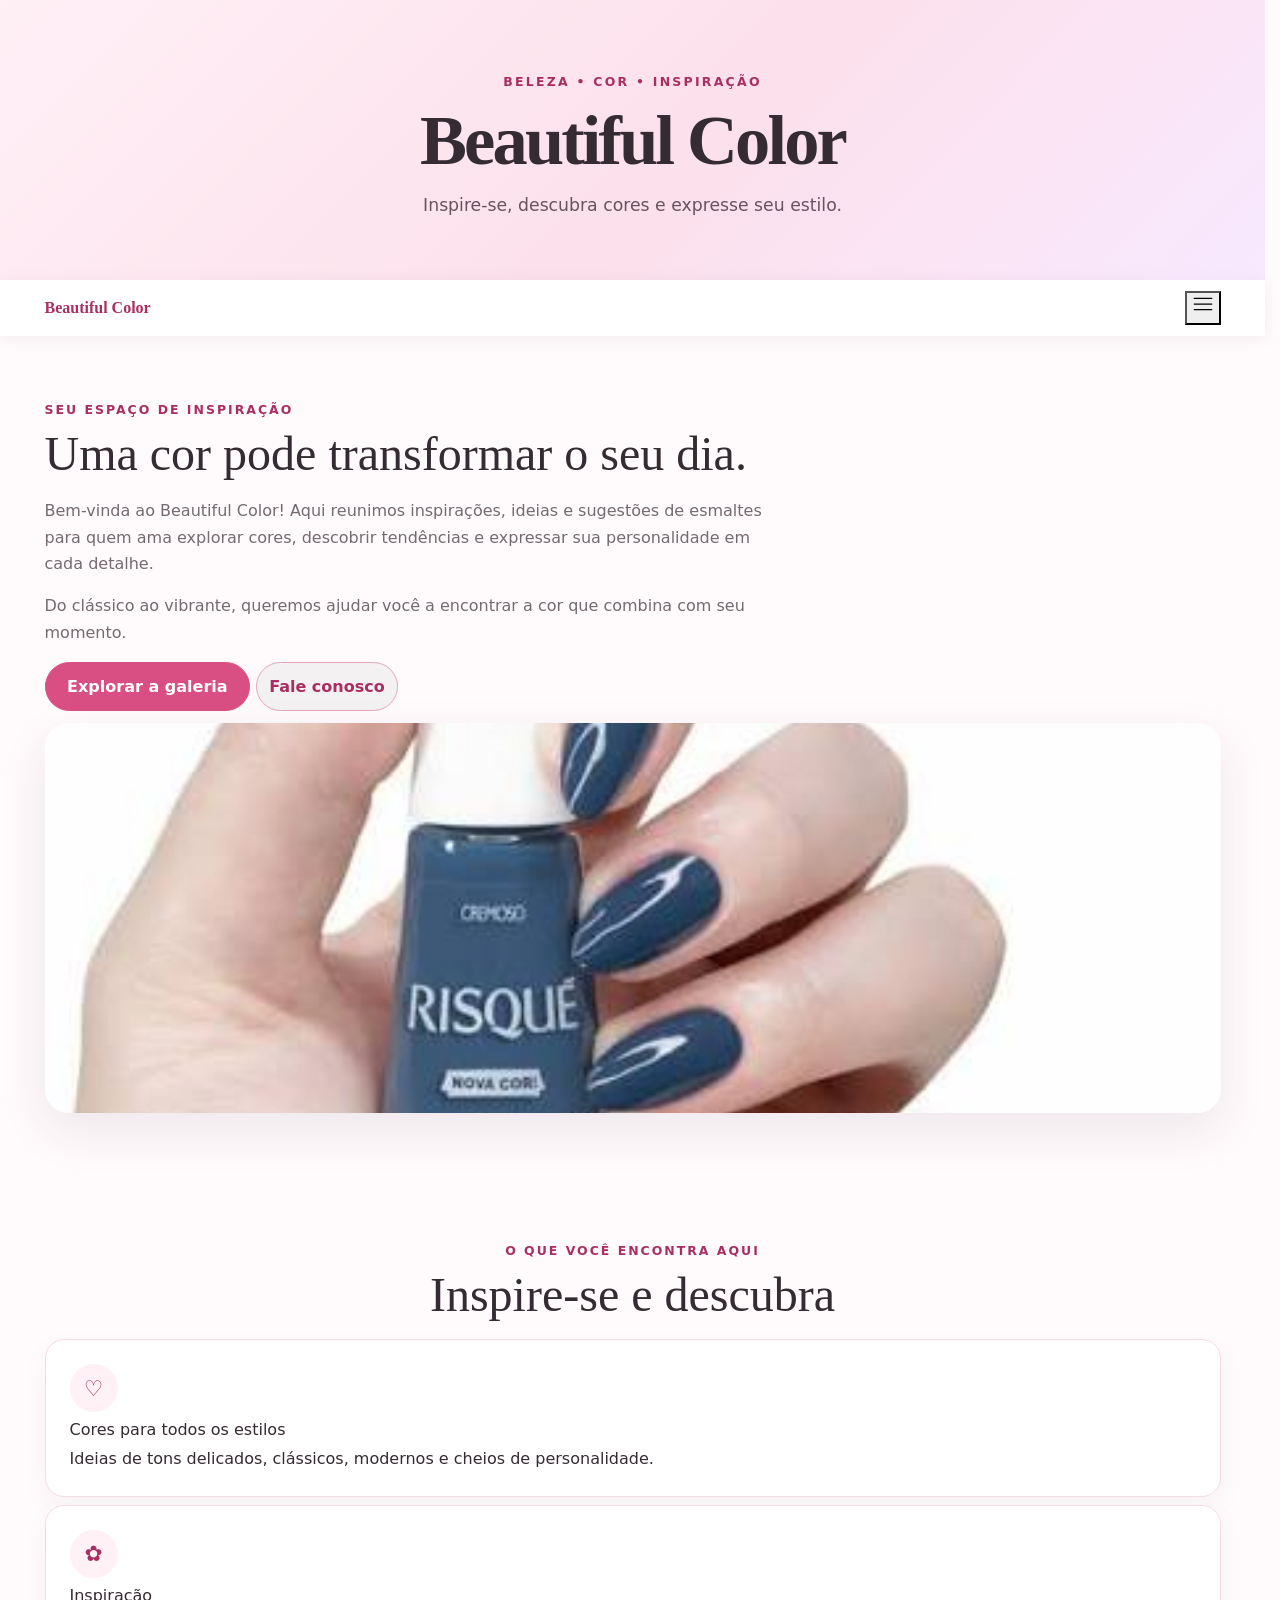
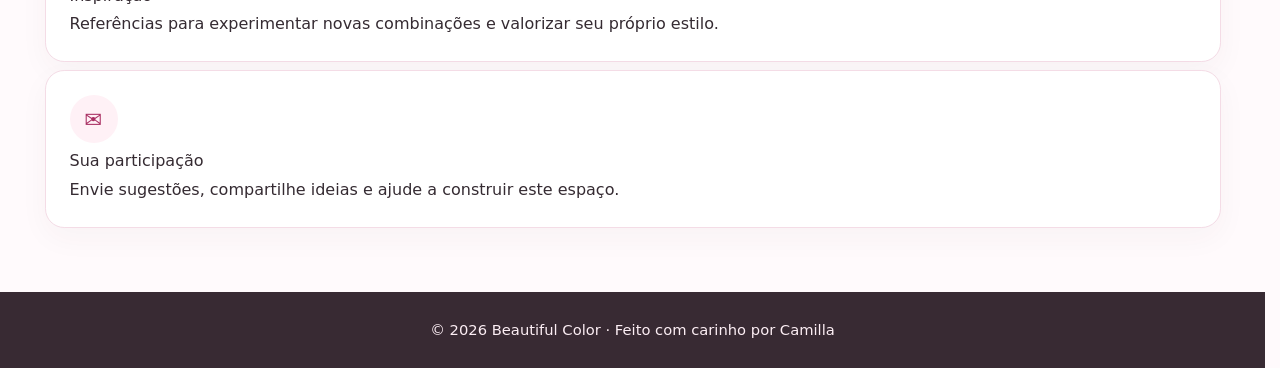
==== html/index.html @ e8426bd7 "começo e reeboot do site pro git" ====
<!doctype html>
<html lang="pt-BR">

<head>
    <meta charset="utf-8">
    <meta name="viewport" content="width=device-width, initial-scale=1">

    <meta name="description" content="Beautiful Color: inspirações, cores e tendências de esmaltes.">

    <title>Beautiful Color | Início</title>

    <link rel="stylesheet" href="../css/bootstrap.min.css">
    <link rel="stylesheet" href="../css/style.css">
</head>

<body>

    <!-- CABEÇALHO -->
    <header class="site-header">
        <div class="container">
            <div class="eyebrow">beleza • cor • inspiração</div>

            <h1>Beautiful Color</h1>

            <p>Inspire-se, descubra cores e expresse seu estilo.</p>
        </div>
    </header>

    <!-- MENU DE NAVEGAÇÃO -->
    <nav class="navbar navbar-expand-lg sticky-top" aria-label="Navegação principal">

        <div class="container">

            <a class="navbar-brand" href="index.html">
                Beautiful Color
            </a>

            <!-- BOTÃO DO MENU -->
            <button
                class="navbar-toggler"
                type="button"
                data-bs-toggle="collapse"
                data-bs-target="#menuPrincipal"
                aria-controls="menuPrincipal"
                aria-expanded="false"
                aria-label="Abrir menu">

                <span class="navbar-toggler-icon"></span>

            </button>

            <!-- OPÇÕES DO MENU -->
            <div class="collapse navbar-collapse" id="menuPrincipal">

                <ul class="navbar-nav ms-auto">

                    <li class="nav-item">
                        <a class="nav-link active" aria-current="page" href="index.html">
                            Início
                        </a>
                    </li>

                    <li class="nav-item">
                        <a class="nav-link" href="sobre.html">
                            Sobre
                        </a>
                    </li>

                    <li class="nav-item">
                        <a class="nav-link" href="sobre.html#galeria">
                            Galeria
                        </a>
                    </li>

                    <li class="nav-item">
                        <a class="nav-link" href="contato.html">
                            Contato
                        </a>
                    </li>

                </ul>

            </div>

        </div>

    </nav>

    <!-- CONTEÚDO PRINCIPAL -->
    <main>

        <!-- APRESENTAÇÃO -->
        <section class="section-space">

            <div class="container">

                <div class="row align-items-center g-4 g-lg-5">

                    <div class="col-lg-6">

                        <div class="section-kicker">
                            Seu espaço de inspiração
                        </div>

                        <h2 class="section-title">
                            Uma cor pode transformar o seu dia.
                        </h2>

                        <p class="lead-copy">
                            Bem-vinda ao Beautiful Color! Aqui reunimos
                            inspirações, ideias e sugestões de esmaltes
                            para quem ama explorar cores, descobrir
                            tendências e expressar sua personalidade
                            em cada detalhe.
                        </p>

                        <p class="lead-copy">
                            Do clássico ao vibrante, queremos ajudar
                            você a encontrar a cor que combina com
                            seu momento.
                        </p>

                        <div class="d-flex flex-wrap gap-2 mt-4">

                            <a class="btn btn-rose" href="sobre.html#galeria">
                                Explorar a galeria
                            </a>

                            <a class="btn btn-outline-rose" href="contato.html">
                                Fale conosco
                            </a>

                        </div>

                    </div>

                    <div class="col-lg-6">

                        <div class="hero-card">

                            <img
                                src="../img/Esmalte.jpg"
                                alt="Esmalte em destaque para inspirar novas combinações de cores">

                        </div>

                    </div>

                </div>

            </div>

        </section>

        <!-- DIFERENCIAIS -->
        <section class="section-space pt-0">

            <div class="container">

                <div class="text-center mb-4">

                    <div class="section-kicker">
                        O que você encontra aqui
                    </div>

                    <h2 class="section-title">
                        Inspire-se e descubra
                    </h2>

                </div>

                <div class="row g-3">

                    <div class="col-md-4">

                        <article class="feature-card">

                            <div class="feature-icon mb-3">♡</div>

                            <h3 class="h5">
                                Cores para todos os estilos
                            </h3>

                            <p class="mb-0 text-secondary">
                                Ideias de tons delicados, clássicos,
                                modernos e cheios de personalidade.
                            </p>

                        </article>

                    </div>

                    <div class="col-md-4">

                        <article class="feature-card">

                            <div class="feature-icon mb-3">✿</div>

                            <h3 class="h5">
                                Inspiração
                            </h3>

                            <p class="mb-0 text-secondary">
                                Referências para experimentar novas
                                combinações e valorizar seu próprio estilo.
                            </p>

                        </article>

                    </div>

                    <div class="col-md-4">

                        <article class="feature-card">

                            <div class="feature-icon mb-3">✉</div>

                            <h3 class="h5">
                                Sua participação
                            </h3>

                            <p class="mb-0 text-secondary">
                                Envie sugestões, compartilhe ideias
                                e ajude a construir este espaço.
                            </p>

                        </article>

                    </div>

                </div>

            </div>

        </section>

    </main>

    <!-- RODAPÉ -->
    <footer class="site-footer">

        <div class="container">

            <p>
                © 2026 Beautiful Color · Feito com carinho por Camilla
            </p>

        </div>

    </footer>

    <!-- JAVASCRIPT DO BOOTSTRAP -->
    <script src="../js/bootstrap.bundle.min.js"></script>

</body>

</html>
---- css/style.css ----
:root {
  --pink: #d94f83;
  --pink-dark: #a92f62;
  --rose: #fff1f6;
  --ink: #352b32;
  --muted: #756a72;
  --cream: #fffafc;
}
* { box-sizing: border-box; }
html { scroll-behavior: smooth; }
body {
  margin: 0; color: var(--ink); background: var(--cream);
  font-family: "Segoe UI", system-ui, -apple-system, sans-serif;
  line-height: 1.65;
}
.site-header {
  background: linear-gradient(135deg, #fff0f6 0%, #fce0eb 55%, #f8e9ff 100%);
  padding: 4.5rem 1rem 3.8rem; text-align: center;
}
.site-header .eyebrow {
  color: var(--pink-dark); font-size: .78rem; font-weight: 700;
  letter-spacing: .18em; text-transform: uppercase;
}
.site-header h1 {
  margin: .35rem 0 .5rem; font-family: Georgia, serif;
  font-size: clamp(2.4rem, 6vw, 4.4rem); font-weight: 600;
  letter-spacing: -.04em;
}
.site-header p { margin: 0; color: #69535f; font-size: 1.08rem; }
.navbar { background: rgba(255,255,255,.96); box-shadow: 0 3px 18px rgba(65,35,50,.06); }
.navbar-brand { color: var(--pink-dark) !important; font-family: Georgia,serif; font-weight: 700; }
.nav-link { color: var(--ink) !important; font-weight: 600; }
.nav-link:hover, .nav-link.active { color: var(--pink-dark) !important; }
main { min-height: 55vh; }
.section-space { padding: 4rem 0; }
.section-kicker { color: var(--pink-dark); font-size: .78rem; font-weight: 700; letter-spacing: .16em; text-transform: uppercase; }
.section-title { font-family: Georgia,serif; font-size: clamp(2rem,4vw,3rem); margin: .25rem 0 1rem; }
.lead-copy { max-width: 720px; color: var(--muted); }
.hero-card {
  overflow: hidden; border: 0; border-radius: 1.5rem;
  background: white; box-shadow: 0 18px 50px rgba(83,42,62,.09);
}
.hero-card img { width: 100%; height: 390px; object-fit: cover; }
.btn-rose {
  --bs-btn-color: #fff; --bs-btn-bg: var(--pink); --bs-btn-border-color: var(--pink);
  --bs-btn-hover-color: #fff; --bs-btn-hover-bg: var(--pink-dark); --bs-btn-hover-border-color: var(--pink-dark);
  border-radius: 999px; padding: .72rem 1.35rem; font-weight: 650;
}
.btn-outline-rose {
  --bs-btn-color: var(--pink-dark); --bs-btn-border-color: #e7a6c0;
  --bs-btn-hover-bg: var(--pink); --bs-btn-hover-color: #fff; --bs-btn-hover-border-color: var(--pink);
  border-radius: 999px; font-weight: 650;
}
.feature-card {
  height: 100%; border: 1px solid #f4dce6; border-radius: 1.2rem;
  padding: 1.5rem; background: #fff; box-shadow: 0 10px 30px rgba(83,42,62,.04);
}
.feature-icon { width: 48px; height: 48px; display:grid; place-items:center; border-radius:50%; background:var(--rose); color:var(--pink-dark); font-size:1.35rem; }
.gallery-card {
  height: 100%; overflow: hidden; border: 0; border-radius: 1rem;
  background: #fff; box-shadow: 0 10px 30px rgba(83,42,62,.08);
}
.gallery-card img { width: 100%; height: 260px; object-fit: cover; transition: transform .35s ease; }
.gallery-card:hover img { transform: scale(1.04); }
.gallery-card .card-body { padding: 1rem 1.1rem; }
.about-panel { background: #fff; border: 1px solid #f5dfe8; border-radius: 1.25rem; padding: clamp(1.4rem,4vw,2.5rem); }
.contact-panel { background: #fff; border: 1px solid #f5dfe8; border-radius: 1.25rem; padding: 1.6rem; height: 100%; }
.form-control { border-color: #ead7df; padding: .75rem .9rem; }
.form-control:focus { border-color: #dc82a7; box-shadow: 0 0 0 .2rem rgba(217,79,131,.12); }
.form-label { font-weight: 650; }
.site-footer { background: #382a33; color: #fceef4; padding: 1.6rem 1rem; text-align:center; }
.site-footer p { margin: 0; font-size: .92rem; }
.small-note { color: var(--muted); font-size: .9rem; }
@media (max-width: 575.98px) {
  .site-header { padding: 3.2rem 1rem 2.8rem; }
  .section-space { padding: 2.8rem 0; }
  .hero-card img { height: 280px; }
  .gallery-card img { height: 230px; }
}
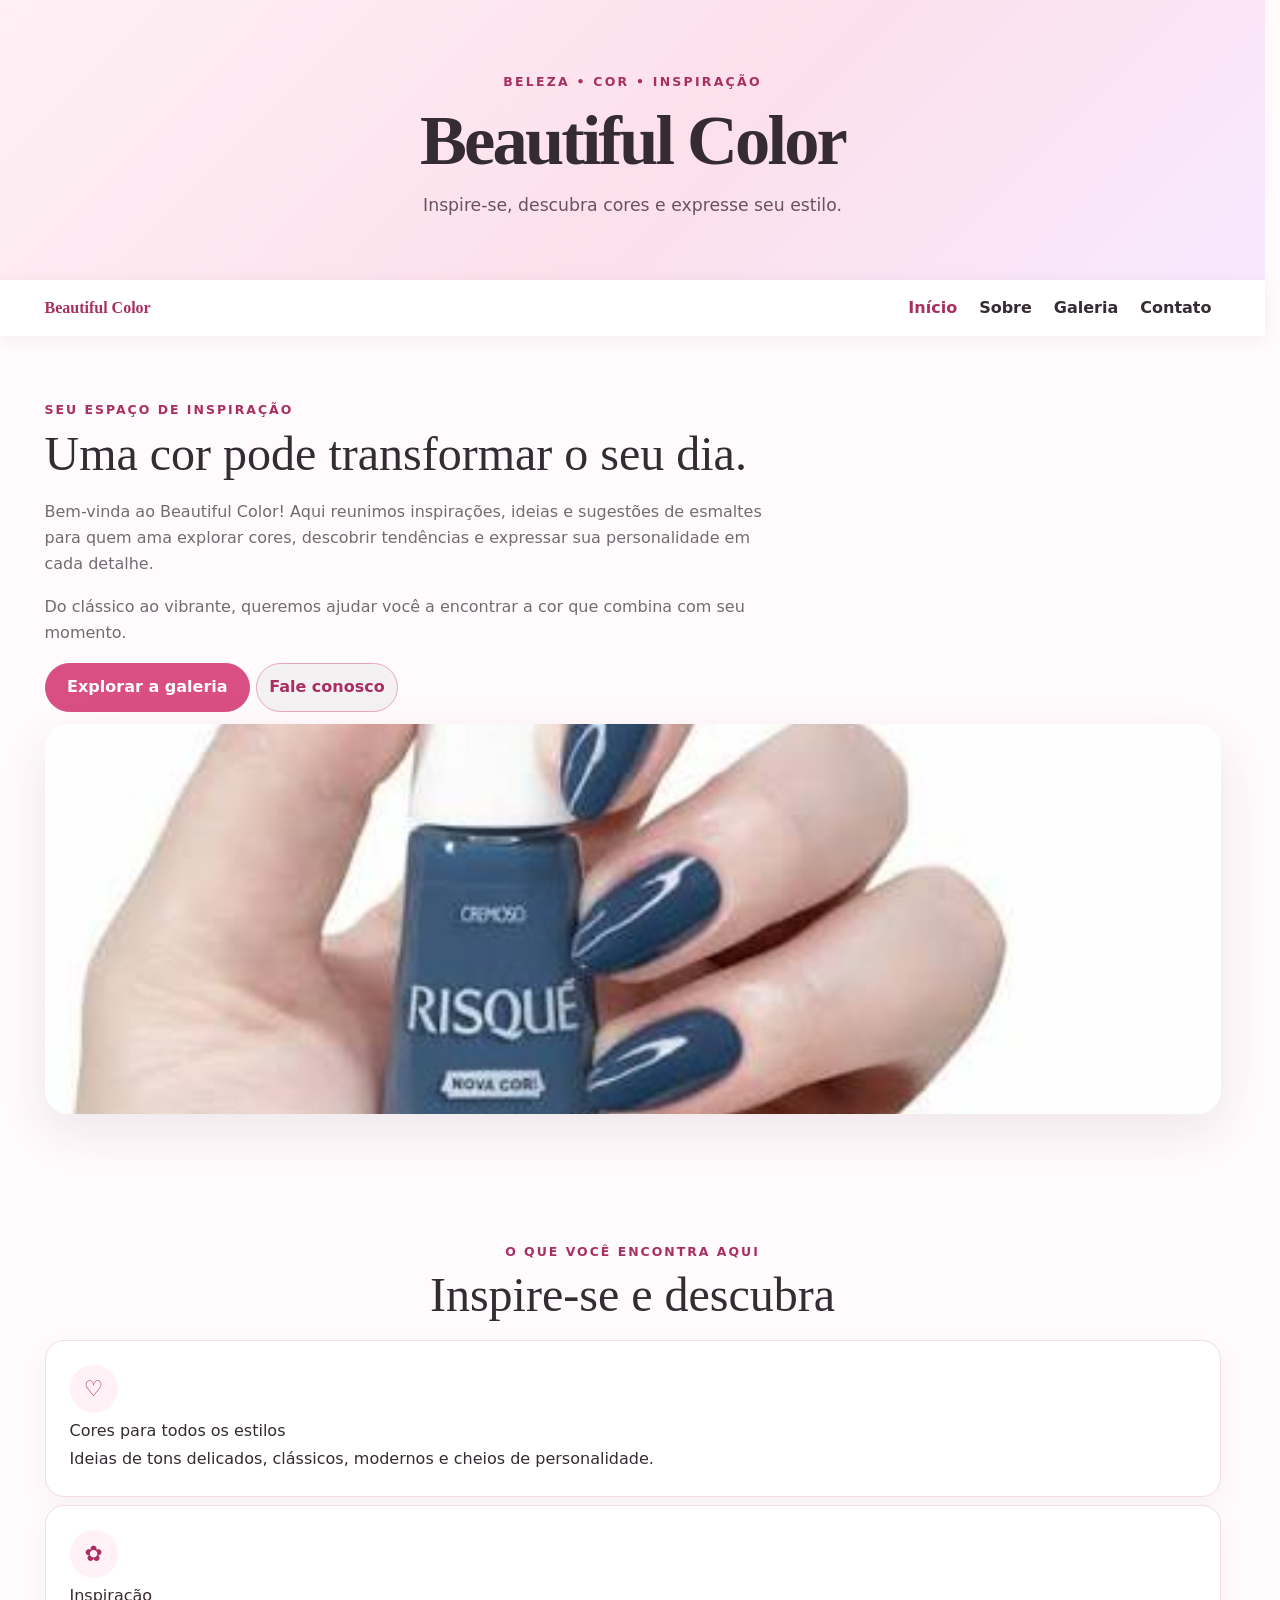
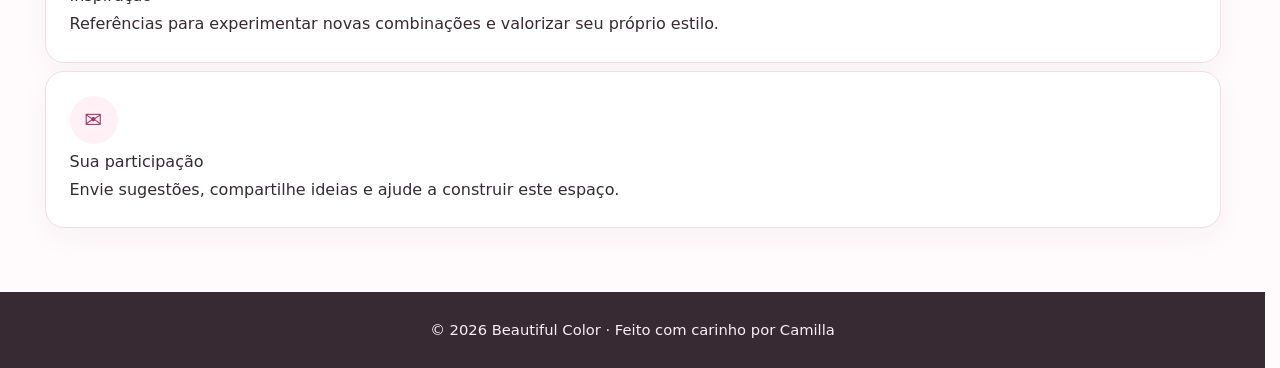
==== commit 2b364c45: "correção de codigo" ====
--- a/html/index.html
+++ b/html/index.html
@@ -1,3 +1,4 @@
+
 <!doctype html>
 <html lang="pt-BR">
 
@@ -18,11 +19,15 @@
     <!-- CABEÇALHO -->
     <header class="site-header">
         <div class="container">
-            <div class="eyebrow">beleza • cor • inspiração</div>
+
+            <div class="eyebrow">
+                beleza • cor • inspiração
+            </div>
 
             <h1>Beautiful Color</h1>
 
             <p>Inspire-se, descubra cores e expresse seu estilo.</p>
+
         </div>
     </header>
 
@@ -35,52 +40,33 @@
                 Beautiful Color
             </a>
 
-            <!-- BOTÃO DO MENU -->
-            <button
-                class="navbar-toggler"
-                type="button"
-                data-bs-toggle="collapse"
-                data-bs-target="#menuPrincipal"
-                aria-controls="menuPrincipal"
-                aria-expanded="false"
-                aria-label="Abrir menu">
-
-                <span class="navbar-toggler-icon"></span>
-
-            </button>
-
-            <!-- OPÇÕES DO MENU -->
-            <div class="collapse navbar-collapse" id="menuPrincipal">
-
-                <ul class="navbar-nav ms-auto">
-
-                    <li class="nav-item">
-                        <a class="nav-link active" aria-current="page" href="index.html">
-                            Início
-                        </a>
-                    </li>
-
-                    <li class="nav-item">
-                        <a class="nav-link" href="sobre.html">
-                            Sobre
-                        </a>
-                    </li>
-
-                    <li class="nav-item">
-                        <a class="nav-link" href="sobre.html#galeria">
-                            Galeria
-                        </a>
-                    </li>
-
-                    <li class="nav-item">
-                        <a class="nav-link" href="contato.html">
-                            Contato
-                        </a>
-                    </li>
-
-                </ul>
-
-            </div>
+            <ul class="navbar-nav ms-auto flex-row">
+
+                <li class="nav-item">
+                    <a class="nav-link active" aria-current="page" href="index.html">
+                        Início
+                    </a>
+                </li>
+
+                <li class="nav-item">
+                    <a class="nav-link" href="sobre.html">
+                        Sobre
+                    </a>
+                </li>
+
+                <li class="nav-item">
+                    <a class="nav-link" href="sobre.html#galeria">
+                        Galeria
+                    </a>
+                </li>
+
+                <li class="nav-item">
+                    <a class="nav-link" href="contato.html">
+                        Contato
+                    </a>
+                </li>
+
+            </ul>
 
         </div>
 
@@ -249,7 +235,7 @@
 
     </footer>
 
-    <!-- JAVASCRIPT DO BOOTSTRAP -->
+    <!-- BOOTSTRAP -->
     <script src="../js/bootstrap.bundle.min.js"></script>
 
 </body>
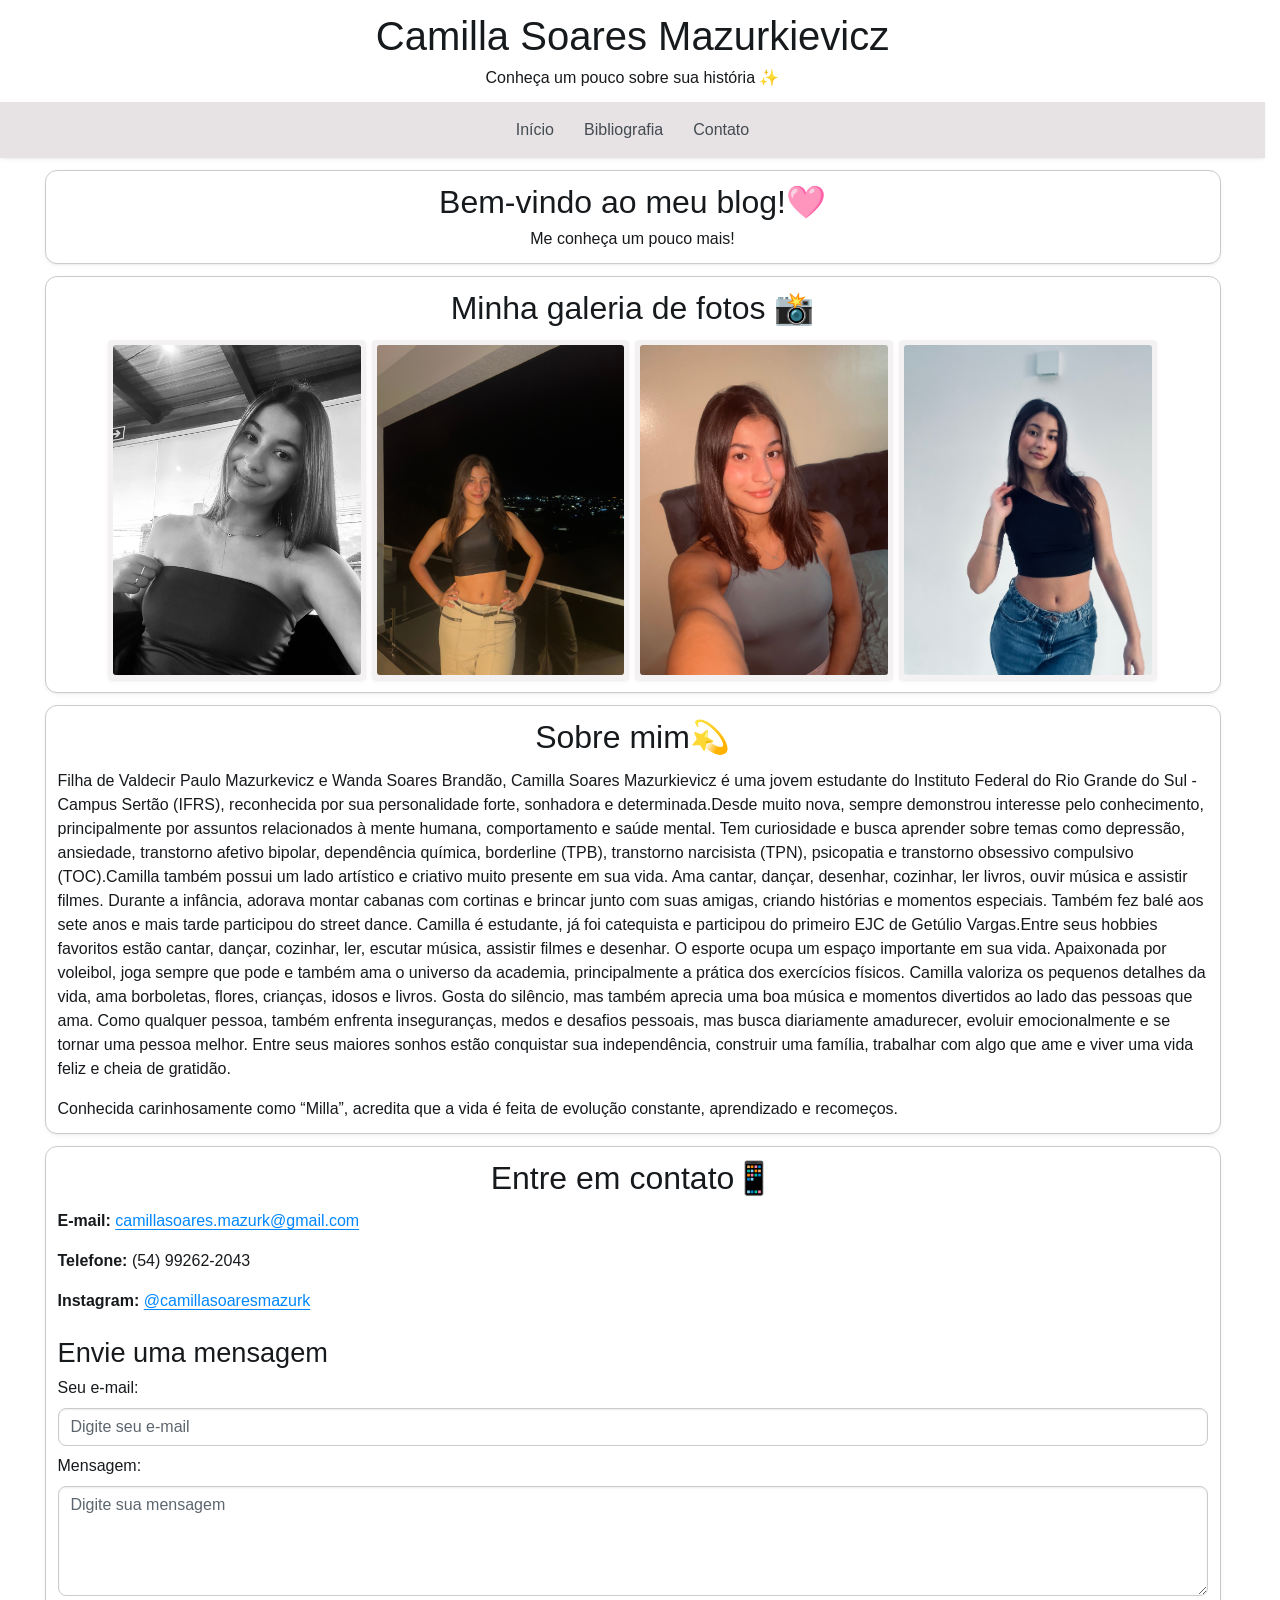
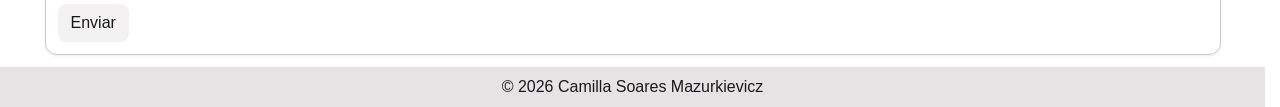
==== commit 47708e83: "arrumação" ====
--- a/html/index.html
+++ b/html/index.html
@@ -1,243 +1,85 @@
-
 <!doctype html>
 <html lang="pt-BR">
-
 <head>
-    <meta charset="utf-8">
-    <meta name="viewport" content="width=device-width, initial-scale=1">
-
-    <meta name="description" content="Beautiful Color: inspirações, cores e tendências de esmaltes.">
-
-    <title>Beautiful Color | Início</title>
-
-    <link rel="stylesheet" href="../css/bootstrap.min.css">
-    <link rel="stylesheet" href="../css/style.css">
+<meta charset="utf-8">
+<meta name="viewport" content="width=device-width, initial-scale=1">
+<meta name="description" content="Conheça um pouco sobre Camilla Soares Mazurkievicz.">
+<title>Camilla Soares Mazurkievicz</title>
+<link rel="stylesheet" href="../css/bootstrap.min.css">
 </head>
-
-<body>
-
-    <!-- CABEÇALHO -->
-    <header class="site-header">
-        <div class="container">
-
-            <div class="eyebrow">
-                beleza • cor • inspiração
-            </div>
-
-            <h1>Beautiful Color</h1>
-
-            <p>Inspire-se, descubra cores e expresse seu estilo.</p>
-
-        </div>
-    </header>
-
-    <!-- MENU DE NAVEGAÇÃO -->
-    <nav class="navbar navbar-expand-lg sticky-top" aria-label="Navegação principal">
-
-        <div class="container">
-
-            <a class="navbar-brand" href="index.html">
-                Beautiful Color
-            </a>
-
-            <ul class="navbar-nav ms-auto flex-row">
-
-                <li class="nav-item">
-                    <a class="nav-link active" aria-current="page" href="index.html">
-                        Início
-                    </a>
-                </li>
-
-                <li class="nav-item">
-                    <a class="nav-link" href="sobre.html">
-                        Sobre
-                    </a>
-                </li>
-
-                <li class="nav-item">
-                    <a class="nav-link" href="sobre.html#galeria">
-                        Galeria
-                    </a>
-                </li>
-
-                <li class="nav-item">
-                    <a class="nav-link" href="contato.html">
-                        Contato
-                    </a>
-                </li>
-
-            </ul>
-
-        </div>
-
-    </nav>
-
-    <!-- CONTEÚDO PRINCIPAL -->
-    <main>
-
-        <!-- APRESENTAÇÃO -->
-        <section class="section-space">
-
-            <div class="container">
-
-                <div class="row align-items-center g-4 g-lg-5">
-
-                    <div class="col-lg-6">
-
-                        <div class="section-kicker">
-                            Seu espaço de inspiração
-                        </div>
-
-                        <h2 class="section-title">
-                            Uma cor pode transformar o seu dia.
-                        </h2>
-
-                        <p class="lead-copy">
-                            Bem-vinda ao Beautiful Color! Aqui reunimos
-                            inspirações, ideias e sugestões de esmaltes
-                            para quem ama explorar cores, descobrir
-                            tendências e expressar sua personalidade
-                            em cada detalhe.
-                        </p>
-
-                        <p class="lead-copy">
-                            Do clássico ao vibrante, queremos ajudar
-                            você a encontrar a cor que combina com
-                            seu momento.
-                        </p>
-
-                        <div class="d-flex flex-wrap gap-2 mt-4">
-
-                            <a class="btn btn-rose" href="sobre.html#galeria">
-                                Explorar a galeria
-                            </a>
-
-                            <a class="btn btn-outline-rose" href="contato.html">
-                                Fale conosco
-                            </a>
-
-                        </div>
-
-                    </div>
-
-                    <div class="col-lg-6">
-
-                        <div class="hero-card">
-
-                            <img
-                                src="../img/Esmalte.jpg"
-                                alt="Esmalte em destaque para inspirar novas combinações de cores">
-
-                        </div>
-
-                    </div>
-
-                </div>
-
-            </div>
-
-        </section>
-
-        <!-- DIFERENCIAIS -->
-        <section class="section-space pt-0">
-
-            <div class="container">
-
-                <div class="text-center mb-4">
-
-                    <div class="section-kicker">
-                        O que você encontra aqui
-                    </div>
-
-                    <h2 class="section-title">
-                        Inspire-se e descubra
-                    </h2>
-
-                </div>
-
-                <div class="row g-3">
-
-                    <div class="col-md-4">
-
-                        <article class="feature-card">
-
-                            <div class="feature-icon mb-3">♡</div>
-
-                            <h3 class="h5">
-                                Cores para todos os estilos
-                            </h3>
-
-                            <p class="mb-0 text-secondary">
-                                Ideias de tons delicados, clássicos,
-                                modernos e cheios de personalidade.
-                            </p>
-
-                        </article>
-
-                    </div>
-
-                    <div class="col-md-4">
-
-                        <article class="feature-card">
-
-                            <div class="feature-icon mb-3">✿</div>
-
-                            <h3 class="h5">
-                                Inspiração
-                            </h3>
-
-                            <p class="mb-0 text-secondary">
-                                Referências para experimentar novas
-                                combinações e valorizar seu próprio estilo.
-                            </p>
-
-                        </article>
-
-                    </div>
-
-                    <div class="col-md-4">
-
-                        <article class="feature-card">
-
-                            <div class="feature-icon mb-3">✉</div>
-
-                            <h3 class="h5">
-                                Sua participação
-                            </h3>
-
-                            <p class="mb-0 text-secondary">
-                                Envie sugestões, compartilhe ideias
-                                e ajude a construir este espaço.
-                            </p>
-
-                        </article>
-
-                    </div>
-
-                </div>
-
-            </div>
-
-        </section>
-
-    </main>
-
-    <!-- RODAPÉ -->
-    <footer class="site-footer">
-
-        <div class="container">
-
-            <p>
-                © 2026 Beautiful Color · Feito com carinho por Camilla
-            </p>
-
-        </div>
-
-    </footer>
-
-    <!-- BOOTSTRAP -->
-    <script src="../js/bootstrap.bundle.min.js"></script>
-
+<body class="bg-light">
+<header class="container-fluid bg-white text-center p-4">
+<h1>Camilla Soares Mazurkievicz</h1>
+<p class="lead mb-0">Conheça um pouco sobre sua história ✨</p>
+</header>
+<nav class="navbar navbar-expand navbar-dark bg-secondary justify-content-center sticky-top shadow-sm">
+<div class="navbar-nav">
+<a class="nav-link" href="#inicio">Início</a>
+<a class="nav-link" href="#sobre">Bibliografia</a>
+<a class="nav-link" href="#contato">Contato</a>
+</div>
+</nav>
+<main class="container my-4">
+<section id="inicio" class="card p-4 mb-4 text-center shadow-sm">
+<h2>Bem-vindo ao meu blog!🩷</h2>
+<p class="mb-0">Me conheça um pouco mais!</p>
+</section>
+<section id="galeria" class="card p-4 mb-4 shadow-sm">
+<h2 class="text-center mb-4">Minha galeria de fotos 📸</h2>
+<div class="row row-cols-4 g-2 col-11 col-sm-8 col-md-6 col-lg-5 mx-auto">
+<div class="col">
+<a href="../img/camilla.jpg" target="_blank" class="btn btn-outline-secondary p-1 rounded-3 shadow-sm d-block">
+<img src="../img/camilla.jpg" class="img-fluid rounded-2" alt="Foto da Camilla">
+</a>
+</div>
+<div class="col">
+<a href="../img/camilla1.jpeg" target="_blank" class="btn btn-outline-secondary p-1 rounded-3 shadow-sm d-block">
+<img src="../img/camilla1.jpeg" class="img-fluid rounded-2" alt="Foto da Camilla">
+</a>
+</div>
+<div class="col">
+<a href="../img/camilla5.jpeg" target="_blank" class="btn btn-outline-secondary p-1 rounded-3 shadow-sm d-block">
+<img src="../img/camilla5.jpeg" class="img-fluid rounded-2" alt="Foto da Camilla">
+</a>
+</div>
+<div class="col">
+<a href="../img/camilla6.jpg" target="_blank" class="btn btn-outline-secondary p-1 rounded-3 shadow-sm d-block">
+<img src="../img/camilla6.jpg" class="img-fluid rounded-2" alt="Foto da Camilla">
+</a>
+</div>
+</div>
+</section>
+<section id="sobre" class="card p-4 mb-4 shadow-sm">
+<h2 class="text-center mb-4">Sobre mim💫</h2>
+<p>Filha de Valdecir Paulo Mazurkevicz e Wanda Soares Brandão, Camilla Soares Mazurkievicz é uma jovem estudante do Instituto Federal do Rio Grande do Sul - Campus Sertão (IFRS), reconhecida por sua personalidade forte, sonhadora e determinada.Desde muito nova, sempre demonstrou interesse pelo conhecimento, principalmente por assuntos relacionados à mente humana, comportamento e saúde mental. 
+   Tem curiosidade e busca aprender sobre temas como depressão, ansiedade, transtorno afetivo bipolar, dependência química, borderline (TPB), transtorno narcisista (TPN), psicopatia e transtorno obsessivo compulsivo (TOC).Camilla também possui um lado artístico e criativo muito presente em sua vida. Ama cantar, dançar, desenhar, cozinhar, ler livros, ouvir música e assistir filmes. 
+   Durante a infância, adorava montar cabanas com cortinas e brincar junto com suas amigas, criando histórias e momentos especiais. Também fez balé aos sete anos e mais tarde participou do street dance. Camilla é estudante, já foi catequista e participou do primeiro EJC de Getúlio Vargas.Entre seus hobbies favoritos estão cantar, dançar, cozinhar, ler, escutar música, assistir filmes e desenhar.
+   O esporte ocupa um espaço importante em sua vida. Apaixonada por voleibol, joga sempre que pode e também ama o universo da academia, principalmente a prática dos exercícios físicos. Camilla valoriza os pequenos detalhes da vida, ama borboletas, flores, crianças, idosos e livros. Gosta do silêncio, mas também aprecia uma boa música e momentos divertidos ao lado das pessoas que ama. Como qualquer pessoa, 
+   também enfrenta inseguranças, medos e desafios pessoais, mas busca diariamente amadurecer, evoluir emocionalmente e se tornar uma pessoa melhor. Entre seus maiores sonhos estão conquistar sua independência, construir uma família, trabalhar com algo que ame e viver uma vida feliz e cheia de gratidão.
+<p class="mb-0">Conhecida carinhosamente como “Milla”, acredita que a vida é feita de evolução constante, aprendizado e recomeços.</p>
+</section>
+<section id="contato" class="card p-4 mb-4 shadow-sm">
+<h2 class="text-center mb-4">Entre em contato📱</h2>
+<p><strong>E-mail:</strong> <a href="mailto:camillasoares.mazurk@gmail.com">camillasoares.mazurk@gmail.com</a></p>
+<p><strong>Telefone:</strong> (54) 99262-2043</p>
+<p><strong>Instagram:</strong> <a href="https://instagram.com/camillasoaresmazurk" target="_blank">@camillasoaresmazurk</a></p>
+<h3 class="mt-3">Envie uma mensagem</h3>
+<form>
+<div class="mb-3">
+<label for="email" class="form-label">Seu e-mail:</label>
+<input type="email" class="form-control" id="email" placeholder="Digite seu e-mail">
+</div>
+<div class="mb-3">
+<label for="mensagem" class="form-label">Mensagem:</label>
+<textarea class="form-control" id="mensagem" rows="4" placeholder="Digite sua mensagem"></textarea>
+</div>
+<button type="submit" class="btn btn-primary">Enviar</button>
+</form>
+</section>
+</main>
+<footer class="container-fluid bg-secondary text-white text-center p-3">
+<p class="mb-0">© 2026 Camilla Soares Mazurkievicz</p>
+</footer>
+<script src="../js/bootstrap.bundle.min.js"></script>
 </body>
-
-</html>
+</html>
